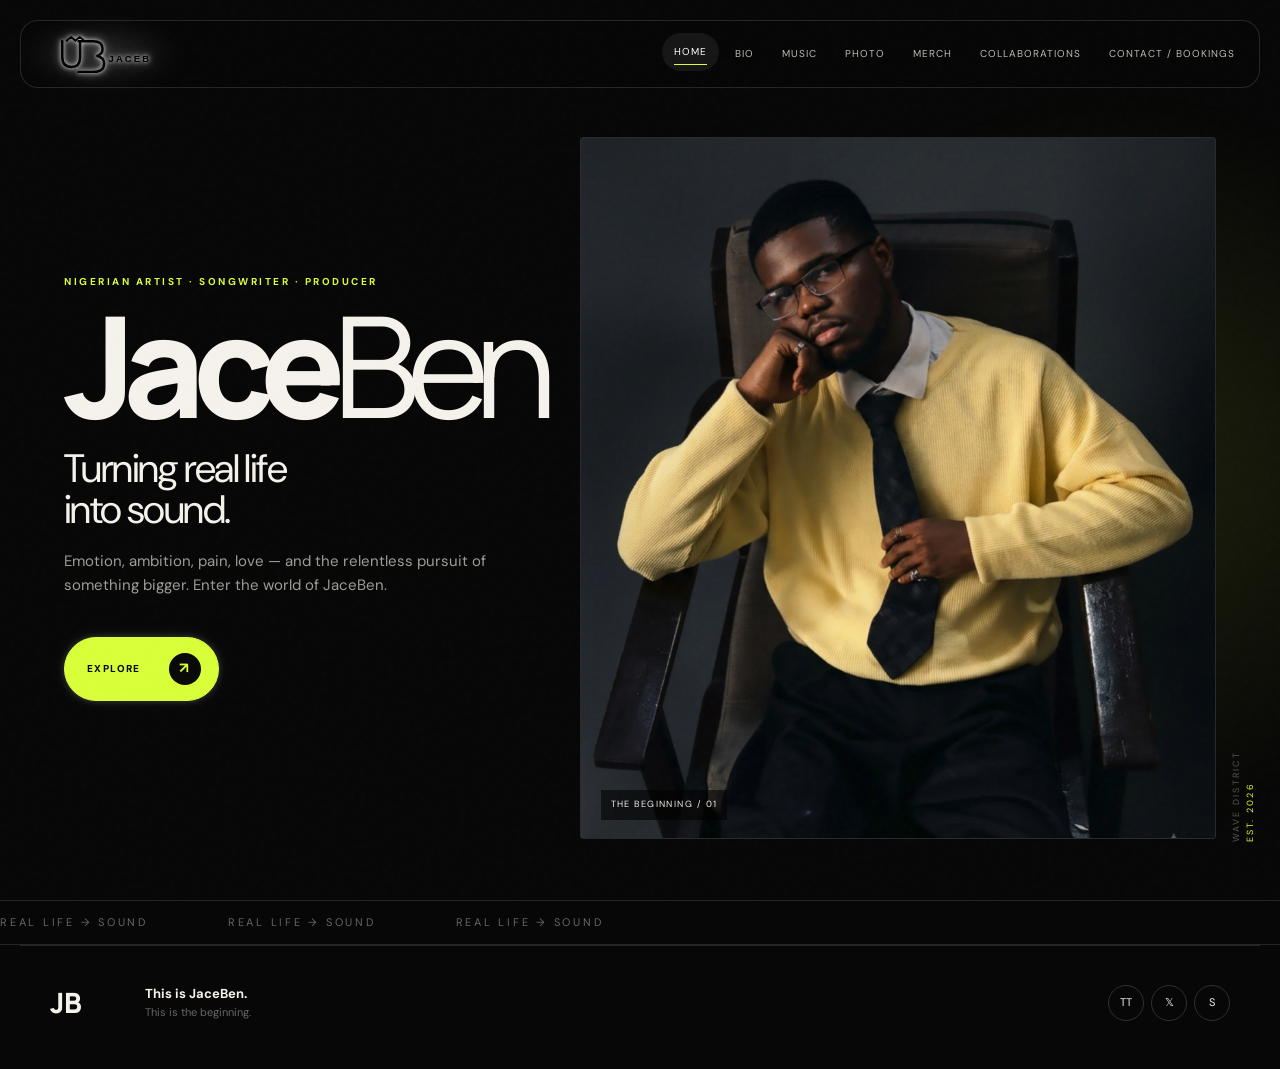
==== index.html @ dc017dd2 "Link global mature neon button stylesheet on homepage" ====
<!doctype html>
<html lang="en"><head><meta charset="utf-8"><meta name="viewport" content="width=device-width,initial-scale=1"><meta name="description" content="JaceBen — Nigerian artist, songwriter and producer. Turning real life into sound."><meta name="theme-color" content="#080808"><meta name="author" content="JaceBen"><meta property="og:site_name" content="Official JaceBen"><meta property="og:title" content="JaceBen — The Beginning"><meta property="og:description" content="JaceBen — Nigerian artist, songwriter and producer. Turning real life into sound."><meta property="og:url" content="https://officialjaceben.com/"><link rel="canonical" href="https://officialjaceben.com/"><title>Official JaceBen — The Beginning</title><link rel="preconnect" href="https://fonts.googleapis.com"><link rel="preconnect" href="https://fonts.gstatic.com" crossorigin><link href="https://fonts.googleapis.com/css2?family=DM+Sans:wght@400;500;600;700&family=Manrope:wght@400;500;600;700;800&display=swap" rel="stylesheet"><link rel="stylesheet" href="styles.css"><link rel="stylesheet" href="button-neon.css"><style>.site-header .brand{position:relative;display:block;padding:4px 10px}.site-header .brand:before{content:'';position:absolute;z-index:-1;left:50%;top:50%;width:145%;height:140%;transform:translate(-50%,-50%);border-radius:50%;background:radial-gradient(ellipse at center,rgba(255,255,255,.18) 0%,rgba(255,255,255,.06) 40%,transparent 68%);filter:blur(11px);pointer-events:none}.site-header .brand img{display:block;width:100%;height:auto;filter:brightness(1.04) drop-shadow(0 0 2px rgba(255,255,255,.95)) drop-shadow(0 0 5px rgba(255,255,255,.42));position:relative}</style></head>
<body class="home"><header class="site-header"><a class="brand" href="index.html" aria-label="Official JaceBen home"><img src="assets/jb-logo.svg" alt="JB JaceBen logo"></a><button class="menu-toggle" aria-label="Open menu" aria-expanded="false"><span></span><span></span></button><nav class="nav"><a class="active" href="index.html">Home</a><a href="bio.html">Bio</a><a href="music.html">Music</a><a href="photos.html">Photo</a><a href="merch.html">Merch</a><a href="collaborations.html">Collaborations</a><a href="contact.html">Contact / Bookings</a></nav></header>
<main><section class="hero"><div class="hero-copy reveal"><p class="eyebrow">Nigerian artist · songwriter · producer</p><h1>Jace<span>Ben</span></h1><p class="hero-line">Turning real life<br>into sound.</p><p class="hero-text">Emotion, ambition, pain, love — and the relentless pursuit of something bigger. Enter the world of JaceBen.</p><a class="magnetic-btn" href="explore.html"><span>Explore</span><b>↗</b></a></div><a class="hero-visual reveal" href="explore.html" aria-label="Explore JaceBen"><img src="assets/hero.jpg" alt="JaceBen portrait in yellow knit and tie"><span class="image-label">THE BEGINNING / 01</span></a><div class="hero-side">WAVE DISTRICT<br><span>EST. 2026</span></div></section><section class="ticker" aria-label="JaceBen statement"><div>REAL LIFE → SOUND</div><div>REAL LIFE → SOUND</div><div>REAL LIFE → SOUND</div></section></main><footer class="footer"><div class="footer-brand">JB</div><div><strong>This is JaceBen.</strong><span>This is the beginning.</span></div><div class="footer-social"><a href="https://www.tiktok.com/@official_joma?_r=1&_t=ZS-98zNfqXTqej" target="_blank" rel="noopener" aria-label="TikTok">TT</a><a href="https://x.com/jaceben09?s=11" target="_blank" rel="noopener" aria-label="X">𝕏</a><a href="https://open.spotify.com/album/69Oy0KeocRLUxnCxr4VaI6?si=39L4jOFfSYOsBLYgMmuyfA" target="_blank" rel="noopener" aria-label="Spotify">S</a></div></footer></body><script src="script.js"></script></html>
---- styles.css ----
@import url('https://fonts.googleapis.com/css2?family=DM+Sans:wght@400;500;600;700&family=Manrope:wght@400;500;600;700;800&display=swap');
:root{--bg:#070707;--ink:#f5f2ec;--muted:#9b9891;--line:#252525;--accent:#d9ff39;--panel:#101010;--ease:cubic-bezier(.2,.75,.2,1)}*{box-sizing:border-box}html{scroll-behavior:smooth}body{margin:0;background:var(--bg);color:var(--ink);font-family:'DM Sans',Arial,sans-serif;line-height:1.55}body:before{content:'';position:fixed;inset:0;pointer-events:none;opacity:.04;background-image:url("data:image/svg+xml,%3Csvg viewBox='0 0 180 180' xmlns='http://www.w3.org/2000/svg'%3E%3Cfilter id='n'%3E%3CfeTurbulence type='fractalNoise' baseFrequency='.9' numOctaves='3' stitchTiles='stitch'/%3E%3C/filter%3E%3Crect width='100%25' height='100%25' filter='url(%23n)' opacity='.4'/%3E%3C/svg%3E");z-index:100}a{color:inherit;text-decoration:none}button,input{font:inherit}.site-header{position:fixed;z-index:50;top:20px;left:50%;transform:translateX(-50%);width:min(1240px,calc(100% - 40px));height:68px;padding:10px 12px 10px 20px;display:flex;align-items:center;justify-content:space-between;border:1px solid rgba(255,255,255,.13);background:rgba(7,7,7,.72);backdrop-filter:blur(20px);border-radius:18px}.brand{width:120px;display:block}.brand img{display:block;width:100%;height:auto;color:#fff}.nav{display:flex;align-items:center;gap:4px}.nav a{position:relative;padding:11px 12px;border-radius:999px;font-size:10px;letter-spacing:.1em;text-transform:uppercase;color:#bdbbb6;transition:.25s var(--ease)}.nav a:after{content:'';position:absolute;left:12px;right:12px;bottom:6px;height:1px;background:var(--accent);transform:scaleX(0);transform-origin:right;transition:.3s}.nav a:hover,.nav a.active{color:#fff;background:#161616;transform:translateY(-2px)}.nav a:hover:after,.nav a.active:after{transform:scaleX(1);transform-origin:left}.menu-toggle{display:none;width:44px;height:44px;border:1px solid #303030;background:#111;color:#fff;border-radius:50%;position:relative}.menu-toggle span{position:absolute;width:17px;height:1px;background:#fff;left:13px;top:17px}.menu-toggle span+span{top:25px}.hero{min-height:100vh;display:grid;grid-template-columns:minmax(320px,.83fr) minmax(420px,1.17fr);gap:5vw;align-items:center;padding:130px max(5vw,32px) 55px;position:relative;overflow:hidden}.hero:before{content:'';position:absolute;width:65vw;height:65vw;right:-20vw;top:5vh;background:radial-gradient(circle,rgba(217,255,57,.11),transparent 63%);filter:blur(8px)}.hero-copy{position:relative;z-index:2}.eyebrow{font-size:10px;letter-spacing:.25em;text-transform:uppercase;color:var(--accent);font-weight:700;margin:0 0 20px}.hero h1{font-family:'Manrope',sans-serif;font-size:clamp(72px,11vw,170px);letter-spacing:-.09em;line-height:.78;margin:0 0 30px;font-weight:800}.hero h1 span{font-weight:400}.hero-line{font-size:clamp(25px,3.1vw,48px);letter-spacing:-.04em;line-height:1.02;margin:0 0 20px}.hero-text{max-width:460px;color:#9f9d98;font-size:15px}.magnetic-btn{display:inline-flex;align-items:center;gap:28px;margin-top:25px;padding:15px 17px 15px 22px;border:1px solid var(--accent);background:var(--accent);color:#090909;border-radius:999px;text-transform:uppercase;font-size:10px;font-weight:800;letter-spacing:.14em;cursor:pointer;transition:transform .35s var(--ease),box-shadow .35s}.magnetic-btn b{width:32px;height:32px;border-radius:50%;display:grid;place-items:center;background:#090909;color:var(--accent);font-size:15px;transition:transform .35s var(--ease)}.magnetic-btn:hover{transform:translateY(-5px) scale(1.05);box-shadow:0 18px 50px rgba(217,255,57,.2)}.magnetic-btn:hover b{transform:rotate(45deg) scale(1.12)}.hero-visual{height:min(78vh,820px);position:relative;border-radius:3px;overflow:hidden;border:1px solid #2a2a2a;background:#171717}.hero-visual img{width:100%;height:100%;object-fit:cover;object-position:center;display:block;filter:contrast(1.03);transition:transform 1s var(--ease),filter .6s}.hero-visual:hover img{transform:scale(1.035);filter:contrast(1.08)}.image-label{position:absolute;left:20px;bottom:18px;padding:8px 10px;background:rgba(0,0,0,.6);font-size:9px;letter-spacing:.16em}.hero-side{position:absolute;right:22px;bottom:58px;writing-mode:vertical-rl;transform:rotate(180deg);font-size:9px;letter-spacing:.25em;color:#575753}.hero-side span{color:var(--accent)}.ticker{border-top:1px solid var(--line);border-bottom:1px solid var(--line);overflow:hidden;white-space:nowrap;display:flex;gap:80px;padding:13px 0;font-size:11px;letter-spacing:.25em;color:#666}.ticker div{animation:marquee 14s linear infinite}@keyframes marquee{to{transform:translateX(-100%)}}.page{max-width:1240px;margin:auto;padding:170px 30px 100px}.page-intro{padding:25px 0 70px;max-width:850px}.page-intro h1{font-family:'Manrope';font-size:clamp(70px,10vw,145px);line-height:.82;letter-spacing:-.08em;margin:0 0 25px}.page-intro>p:last-child{color:#92908b;max-width:600px;font-size:16px}.explore-grid{display:grid;grid-template-columns:repeat(2,1fr);gap:16px}.feature-card{min-height:280px;padding:30px;display:flex;flex-direction:column;justify-content:space-between;border:1px solid var(--line);background:linear-gradient(145deg,#121212,#0b0b0b);transition:.45s var(--ease);position:relative;overflow:hidden}.feature-card.large{min-height:420px;grid-row:span 2}.feature-card.dark{background:#0a0a0a}.feature-card:hover{transform:translateY(-8px);border-color:#444;box-shadow:0 25px 60px rgba(0,0,0,.35)}.feature-card>span{color:#5d5d59;font-size:10px;letter-spacing:.15em}.feature-card h2{font-family:'Manrope';font-size:clamp(34px,4vw,64px);letter-spacing:-.06em;margin:10px 0}.feature-card p{color:#898783;max-width:480px}.feature-card b{font-size:10px;letter-spacing:.16em;text-transform:uppercase;color:var(--accent)}.image-card{padding:0;min-height:360px}.image-card img{position:absolute;inset:0;width:100%;height:100%;object-fit:cover;transition:.8s var(--ease);opacity:.72}.image-card:hover img{transform:scale(1.06);opacity:.9}.image-card div{position:relative;z-index:1;padding:30px;height:100%;display:flex;flex-direction:column;justify-content:space-between;background:linear-gradient(180deg,rgba(0,0,0,.25),rgba(0,0,0,.8))}.bio-layout{display:grid;grid-template-columns:.9fr 1.1fr;gap:7vw;align-items:start}.bio-image{border:1px solid #272727;overflow:hidden;background:#111}.bio-image img{width:100%;display:block;aspect-ratio:4/5;object-fit:cover}.bio-copy{padding-top:25px}.bio-copy .lead{font-family:'Manrope';font-size:clamp(25px,3vw,43px);line-height:1.08;letter-spacing:-.05em;margin:0 0 35px}.bio-copy p{color:#a3a19c;max-width:600px}.bio-copy blockquote{font-family:'Manrope';font-size:clamp(35px,4vw,60px);line-height:.98;letter-spacing:-.06em;border-left:2px solid var(--accent);padding-left:24px;margin:45px 0;color:#f5f2ec}.release-list{border-top:1px solid var(--line)}.release{display:grid;grid-template-columns:70px 1fr 50px;align-items:center;gap:20px;padding:30px 5px;border-bottom:1px solid var(--line);transition:.4s var(--ease)}.release:hover{padding-left:20px;background:#0d0d0d}.release-num{color:#5b5b58;font-size:11px}.release p,.collab-row span{color:#666;font-size:9px;letter-spacing:.18em;text-transform:uppercase;margin:0 0 5px}.release h2{font-family:'Manrope';font-size:clamp(28px,4vw,54px);letter-spacing:-.06em;margin:0}.release span{color:#8d8b86;font-size:12px}.release-arrow{font-size:25px;transition:.3s}.release:hover .release-arrow{color:var(--accent);transform:rotate(45deg)}.release.feature{background:#111}.photo-grid{display:grid;grid-template-columns:repeat(12,1fr);gap:14px}.photo-grid figure{margin:0;overflow:hidden;border:1px solid #252525;background:#111}.photo-grid img{width:100%;height:100%;object-fit:cover;display:block;transition:.8s var(--ease);filter:contrast(1.02)}.photo-grid figure:hover img{transform:scale(1.04)}.photo-tall{grid-column:span 5;min-height:650px}.photo-wide{grid-column:span 7;min-height:500px}.photo-wide:nth-child(4){grid-column:span 7}.merch-grid{display:grid;grid-template-columns:repeat(2,1fr);gap:18px}.merch-card{border:1px solid var(--line);padding:14px;background:#0d0d0d}.mockup{aspect-ratio:1/1;display:flex;flex-direction:column;align-items:center;justify-content:center;position:relative;overflow:hidden}.mockup:before{content:'';position:absolute;width:65%;height:70%;border-radius:50%;filter:blur(70px);background:#2e2e2e}.mockup span,.mockup strong{position:relative;z-index:1}.mockup span{font-size:12px;letter-spacing:.3em}.mockup strong{font-family:'Manrope';font-size:clamp(42px,7vw,90px);letter-spacing:-.09em;text-align:center;line-height:.8;margin-top:15px}.pressure{background:linear-gradient(145deg,#242424,#0a0a0a)}.bodyo{background:linear-gradient(145deg,#3c3c38,#0c0c0b)}.bodyo strong{font-size:clamp(34px,5vw,68px)}.merch-info{display:flex;justify-content:space-between;align-items:end;padding:20px 5px}.merch-info p{color:#666;font-size:9px;letter-spacing:.16em;text-transform:uppercase;margin:0 0 6px}.merch-info h2{margin:0;font-family:'Manrope';letter-spacing:-.04em}.merch-info>strong{font-size:20px;color:var(--accent)}.shop-btn{width:100%;padding:14px;border:1px solid #343434;background:transparent;color:#fff;text-transform:uppercase;font-size:9px;letter-spacing:.16em;cursor:pointer;transition:.3s}.shop-btn:hover{background:var(--accent);color:#070707;border-color:var(--accent)}.collab-list{border-top:1px solid var(--line)}.collab-row{display:grid;grid-template-columns:70px 1fr 120px;align-items:center;gap:25px;padding:22px 5px;border-bottom:1px solid var(--line);transition:.35s var(--ease)}.collab-row:hover{background:#0d0d0d;padding-left:18px}.avatar-letter{width:58px;height:58px;border:1px solid #343434;border-radius:50%;display:grid;place-items:center;font-family:'Manrope';font-size:20px}.collab-row h2{font-family:'Manrope';font-size:clamp(28px,4vw,54px);letter-spacing:-.06em;margin:0}.collab-row>b{justify-self:end;color:#777;font-size:10px;letter-spacing:.14em;text-transform:uppercase}.collab-row:hover>b{color:var(--accent)}.contact-grid{display:grid;grid-template-columns:1fr 1fr;gap:18px}.contact-panel{border:1px solid var(--line);padding:35px;min-height:470px;background:#0d0d0d}.contact-panel h2{font-family:'Manrope';font-size:clamp(40px,5vw,75px);line-height:.92;letter-spacing:-.07em;margin:0 0 40px}.contact-panel>p:not(.eyebrow){color:#8f8c87;max-width:500px}.contact-line{display:flex;flex-direction:column;gap:4px;padding:18px 0;border-bottom:1px solid #252525}.contact-line span{font-size:9px;text-transform:uppercase;letter-spacing:.16em;color:#5e5e5a}.contact-line strong{font-size:15px}.contact-line:hover strong{color:var(--accent)}form{display:flex;gap:8px;margin-top:25px}input{min-width:0;flex:1;padding:15px 17px;background:#141414;border:1px solid #303030;color:#fff;outline:none}input:focus{border-color:var(--accent)}form .magnetic-btn{margin:0}.social-links{margin-top:35px;border-top:1px solid #252525}.social-links a{display:flex;justify-content:space-between;padding:15px 0;border-bottom:1px solid #252525;font-size:13px}.social-links a:hover{color:var(--accent);padding-left:8px}.footer{max-width:1240px;margin:auto;border-top:1px solid var(--line);padding:35px 30px 45px;display:grid;grid-template-columns:70px 1fr auto;align-items:center;gap:25px}.footer-brand{font-family:'Manrope';font-weight:800;font-size:28px}.footer>div:nth-child(2){display:flex;flex-direction:column;font-size:13px}.footer>div:nth-child(2) span{color:#666;font-size:11px}.footer-social{display:flex;gap:7px}.footer-social a{width:36px;height:36px;border:1px solid #303030;border-radius:50%;display:grid;place-items:center;font-size:11px;transition:.3s}.footer-social a:hover{background:var(--accent);color:#070707;border-color:var(--accent);transform:translateY(-4px)}.reveal{opacity:0;transform:translateY(25px);transition:.8s var(--ease)}.reveal.show{opacity:1;transform:none}
@media(max-width:900px){.site-header{top:10px;width:calc(100% - 20px)}.menu-toggle{display:block}.nav{display:none;position:absolute;top:76px;left:0;right:0;padding:8px;background:rgba(7,7,7,.96);border:1px solid #292929;border-radius:16px;flex-direction:column;align-items:stretch}.nav.open{display:flex}.nav a{padding:14px}.hero{grid-template-columns:1fr;padding-top:120px}.hero-visual{height:68vh;order:-1}.hero h1{font-size:clamp(70px,20vw,130px)}.hero-side{display:none}.explore-grid,.bio-layout,.merch-grid,.contact-grid{grid-template-columns:1fr}.feature-card.large{grid-row:auto;min-height:340px}.photo-grid{grid-template-columns:1fr}.photo-tall,.photo-wide,.photo-wide:nth-child(4){grid-column:auto;min-height:0}.photo-grid figure{aspect-ratio:4/5}.footer{grid-template-columns:1fr}.footer-social{justify-self:start}}
@media(max-width:520px){.page{padding:130px 18px 70px}.site-header{height:60px}.brand{width:102px}.hero{padding:105px 18px 35px}.hero-visual{height:58vh}.hero-copy{padding-top:35px}.hero-text{font-size:14px}.page-intro{padding-bottom:45px}.release{grid-template-columns:40px 1fr 35px}.release-arrow{font-size:18px}.contact-panel{padding:25px;min-height:auto}form{flex-direction:column}.form .magnetic-btn{width:100%;justify-content:space-between}.footer{padding-left:18px;padding-right:18px}}
---- button-neon.css ----
/* Official JaceBen — mature white neon buttons */
.magnetic-btn,.shop-btn,button:not(.menu-toggle),input[type="submit"],input[type="button"]{transition:color .3s ease,background .3s ease,border-color .3s ease,box-shadow .3s ease,transform .3s ease}.magnetic-btn{box-shadow:0 0 7px rgba(255,255,255,.18),0 0 18px rgba(255,255,255,.07)}.magnetic-btn:hover,.shop-btn:hover,button:not(.menu-toggle):hover,input[type="submit"]:hover,input[type="button"]:hover{box-shadow:0 0 8px rgba(255,255,255,.45),0 0 22px rgba(255,255,255,.18),0 0 42px rgba(255,255,255,.08)}.shop-btn{box-shadow:0 0 6px rgba(255,255,255,.12),0 0 14px rgba(255,255,255,.05)}
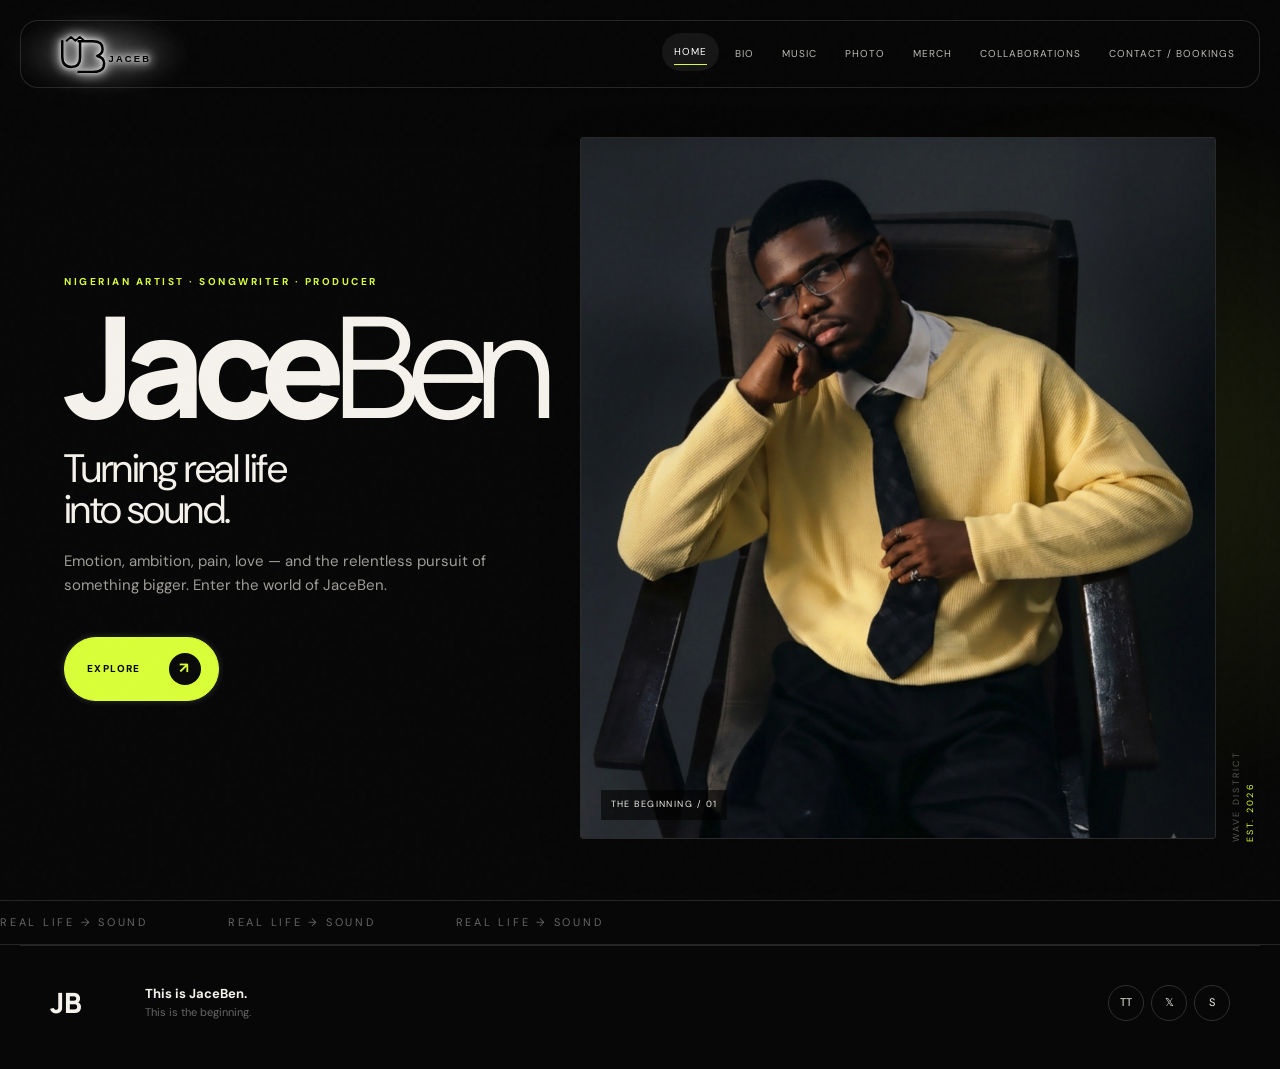
==== commit 80388f1b: "Attach page transition styles to home page" ====
--- a/index.html
+++ b/index.html
@@ -1,4 +1 @@
-<!doctype html>
-<html lang="en"><head><meta charset="utf-8"><meta name="viewport" content="width=device-width,initial-scale=1"><meta name="description" content="JaceBen — Nigerian artist, songwriter and producer. Turning real life into sound."><meta name="theme-color" content="#080808"><meta name="author" content="JaceBen"><meta property="og:site_name" content="Official JaceBen"><meta property="og:title" content="JaceBen — The Beginning"><meta property="og:description" content="JaceBen — Nigerian artist, songwriter and producer. Turning real life into sound."><meta property="og:url" content="https://officialjaceben.com/"><link rel="canonical" href="https://officialjaceben.com/"><title>Official JaceBen — The Beginning</title><link rel="preconnect" href="https://fonts.googleapis.com"><link rel="preconnect" href="https://fonts.gstatic.com" crossorigin><link href="https://fonts.googleapis.com/css2?family=DM+Sans:wght@400;500;600;700&family=Manrope:wght@400;500;600;700;800&display=swap" rel="stylesheet"><link rel="stylesheet" href="styles.css"><link rel="stylesheet" href="button-neon.css"><style>.site-header .brand{position:relative;display:block;padding:4px 10px}.site-header .brand:before{content:'';position:absolute;z-index:-1;left:50%;top:50%;width:145%;height:140%;transform:translate(-50%,-50%);border-radius:50%;background:radial-gradient(ellipse at center,rgba(255,255,255,.18) 0%,rgba(255,255,255,.06) 40%,transparent 68%);filter:blur(11px);pointer-events:none}.site-header .brand img{display:block;width:100%;height:auto;filter:brightness(1.04) drop-shadow(0 0 2px rgba(255,255,255,.95)) drop-shadow(0 0 5px rgba(255,255,255,.42));position:relative}</style></head>
-<body class="home"><header class="site-header"><a class="brand" href="index.html" aria-label="Official JaceBen home"><img src="assets/jb-logo.svg" alt="JB JaceBen logo"></a><button class="menu-toggle" aria-label="Open menu" aria-expanded="false"><span></span><span></span></button><nav class="nav"><a class="active" href="index.html">Home</a><a href="bio.html">Bio</a><a href="music.html">Music</a><a href="photos.html">Photo</a><a href="merch.html">Merch</a><a href="collaborations.html">Collaborations</a><a href="contact.html">Contact / Bookings</a></nav></header>
-<main><section class="hero"><div class="hero-copy reveal"><p class="eyebrow">Nigerian artist · songwriter · producer</p><h1>Jace<span>Ben</span></h1><p class="hero-line">Turning real life<br>into sound.</p><p class="hero-text">Emotion, ambition, pain, love — and the relentless pursuit of something bigger. Enter the world of JaceBen.</p><a class="magnetic-btn" href="explore.html"><span>Explore</span><b>↗</b></a></div><a class="hero-visual reveal" href="explore.html" aria-label="Explore JaceBen"><img src="assets/hero.jpg" alt="JaceBen portrait in yellow knit and tie"><span class="image-label">THE BEGINNING / 01</span></a><div class="hero-side">WAVE DISTRICT<br><span>EST. 2026</span></div></section><section class="ticker" aria-label="JaceBen statement"><div>REAL LIFE → SOUND</div><div>REAL LIFE → SOUND</div><div>REAL LIFE → SOUND</div></section></main><footer class="footer"><div class="footer-brand">JB</div><div><strong>This is JaceBen.</strong><span>This is the beginning.</span></div><div class="footer-social"><a href="https://www.tiktok.com/@official_joma?_r=1&_t=ZS-98zNfqXTqej" target="_blank" rel="noopener" aria-label="TikTok">TT</a><a href="https://x.com/jaceben09?s=11" target="_blank" rel="noopener" aria-label="X">𝕏</a><a href="https://open.spotify.com/album/69Oy0KeocRLUxnCxr4VaI6?si=39L4jOFfSYOsBLYgMmuyfA" target="_blank" rel="noopener" aria-label="Spotify">S</a></div></footer></body><script src="script.js"></script></html>+<!doctype html><html lang="en"><head><meta charset="utf-8"><meta name="viewport" content="width=device-width,initial-scale=1"><meta name="description" content="JaceBen — Nigerian artist, songwriter and producer. Turning real life into sound."><meta name="theme-color" content="#080808"><meta name="author" content="JaceBen"><meta property="og:site_name" content="Official JaceBen"><meta property="og:title" content="JaceBen — The Beginning"><meta property="og:description" content="JaceBen — Nigerian artist, songwriter and producer. Turning real life into sound."><meta property="og:url" content="https://officialjaceben.com/"><link rel="canonical" href="https://officialjaceben.com/"><title>Official JaceBen — The Beginning</title><link rel="preconnect" href="https://fonts.googleapis.com"><link rel="preconnect" href="https://fonts.gstatic.com" crossorigin><link href="https://fonts.googleapis.com/css2?family=DM+Sans:wght@400;500;600;700&family=Manrope:wght@400;500;600;700;800&display=swap" rel="stylesheet"><link rel="stylesheet" href="styles.css"><link rel="stylesheet" href="button-neon.css"><link rel="stylesheet" href="page-transition.css"><style>.site-header .brand{position:relative;display:block;padding:4px 10px}.site-header .brand:before{content:'';position:absolute;z-index:-1;left:50%;top:50%;width:145%;height:140%;transform:translate(-50%,-50%);border-radius:50%;background:radial-gradient(ellipse at center,rgba(255,255,255,.18) 0%,rgba(255,255,255,.06) 40%,transparent 68%);filter:blur(11px);pointer-events:none}.site-header .brand img{display:block;width:100%;height:auto;filter:brightness(1.04) drop-shadow(0 0 2px rgba(255,255,255,.95)) drop-shadow(0 0 5px rgba(255,255,255,.42));position:relative}</style></head><body class="home"><header class="site-header"><a class="brand" href="index.html" aria-label="Official JaceBen home"><img src="assets/jb-logo.svg" alt="JB JaceBen logo"></a><button class="menu-toggle" aria-label="Open menu" aria-expanded="false"><span></span><span></span></button><nav class="nav"><a class="active" href="index.html">Home</a><a href="bio.html">Bio</a><a href="music.html">Music</a><a href="photos.html">Photo</a><a href="merch.html">Merch</a><a href="collaborations.html">Collaborations</a><a href="contact.html">Contact / Bookings</a></nav></header><main><section class="hero"><div class="hero-copy reveal"><p class="eyebrow">Nigerian artist · songwriter · producer</p><h1>Jace<span>Ben</span></h1><p class="hero-line">Turning real life<br>into sound.</p><p class="hero-text">Emotion, ambition, pain, love — and the relentless pursuit of something bigger. Enter the world of JaceBen.</p><a class="magnetic-btn" href="explore.html"><span>Explore</span><b>↗</b></a></div><a class="hero-visual reveal" href="explore.html" aria-label="Explore JaceBen"><img src="assets/hero.jpg" alt="JaceBen portrait in yellow knit and tie"><span class="image-label">THE BEGINNING / 01</span></a><div class="hero-side">WAVE DISTRICT<br><span>EST. 2026</span></div></section><section class="ticker" aria-label="JaceBen statement"><div>REAL LIFE → SOUND</div><div>REAL LIFE → SOUND</div><div>REAL LIFE → SOUND</div></section></main><footer class="footer"><div class="footer-brand">JB</div><div><strong>This is JaceBen.</strong><span>This is the beginning.</span></div><div class="footer-social"><a href="https://www.tiktok.com/@official_joma?_r=1&_t=ZS-98zNfqXTqej" target="_blank" rel="noopener" aria-label="TikTok">TT</a><a href="https://x.com/jaceben09?s=11" target="_blank" rel="noopener" aria-label="X">𝕏</a><a href="https://open.spotify.com/album/69Oy0KeocRLUxnCxr4VaI6?si=39L4jOFfSYOsBLYgMmuyfA" target="_blank" rel="noopener" aria-label="Spotify">S</a></div></footer><script src="script.js"></script></body></html>
--- a/button-neon.css
+++ b/button-neon.css
@@ -1,2 +1,16 @@
-/* Official JaceBen — mature white neon buttons */
-.magnetic-btn,.shop-btn,button:not(.menu-toggle),input[type="submit"],input[type="button"]{transition:color .3s ease,background .3s ease,border-color .3s ease,box-shadow .3s ease,transform .3s ease}.magnetic-btn{box-shadow:0 0 7px rgba(255,255,255,.18),0 0 18px rgba(255,255,255,.07)}.magnetic-btn:hover,.shop-btn:hover,button:not(.menu-toggle):hover,input[type="submit"]:hover,input[type="button"]:hover{box-shadow:0 0 8px rgba(255,255,255,.45),0 0 22px rgba(255,255,255,.18),0 0 42px rgba(255,255,255,.08)}.shop-btn{box-shadow:0 0 6px rgba(255,255,255,.12),0 0 14px rgba(255,255,255,.05)}+/* Official JaceBen — clean mature white neon + global visual/mobile polish */
+.site-header .brand{position:relative!important;display:block!important;padding:4px 10px!important;isolation:isolate!important;overflow:visible!important;filter:drop-shadow(0 0 4px rgba(255,255,255,.65))!important}
+.site-header .brand:before{content:''!important;position:absolute!important;z-index:-1!important;left:50%!important;top:50%!important;width:150%!important;height:145%!important;transform:translate(-50%,-50%)!important;border-radius:50%!important;background:radial-gradient(ellipse at center,rgba(255,255,255,.24) 0%,rgba(255,255,255,.09) 38%,transparent 70%)!important;filter:blur(12px)!important;pointer-events:none!important}
+.site-header .brand img{display:block!important;width:100%!important;height:auto!important;position:relative!important;z-index:1!important;filter:brightness(1.06) drop-shadow(0 0 2px #fff) drop-shadow(0 0 6px rgba(255,255,255,.65))!important}
+.magnetic-btn,.shop-btn,button:not(.menu-toggle),input[type="submit"],input[type="button"],.release,.collab-row,.contact-line,.social-links a{transition:color .3s ease,background .3s ease,border-color .3s ease,box-shadow .3s ease,transform .3s ease}
+.magnetic-btn,.shop-btn,button:not(.menu-toggle),input[type="submit"],input[type="button"]{box-shadow:0 0 7px rgba(255,255,255,.18)!important}
+.release,.collab-row,.contact-line,.social-links a{box-shadow:0 0 6px rgba(255,255,255,.12)!important}
+.magnetic-btn:hover,.shop-btn:hover,button:not(.menu-toggle):hover,input[type="submit"]:hover,input[type="button"]:hover,.release:hover,.collab-row:hover,.contact-line:hover,.social-links a:hover{box-shadow:0 0 9px rgba(255,255,255,.42),0 0 20px rgba(255,255,255,.16)!important}
+/* visual polish */
+.site-header{box-shadow:0 14px 45px rgba(0,0,0,.22)}
+.nav a,.footer-social a,.shop-btn,.release,.collab-row,.contact-line{will-change:transform}
+.nav a:focus-visible,.magnetic-btn:focus-visible,.shop-btn:focus-visible,.release:focus-visible,.collab-row:focus-visible,.contact-line:focus-visible,.footer-social a:focus-visible,input:focus-visible{outline:2px solid #d9ff39;outline-offset:3px}
+.photo-grid figure,.bio-image,.hero-visual,.merch-card,.contact-panel,.feature-card{box-shadow:0 12px 45px rgba(0,0,0,.18)}
+@media(prefers-reduced-motion:reduce){*,*:before,*:after{scroll-behavior:auto!important;animation-duration:.01ms!important;animation-iteration-count:1!important;transition-duration:.01ms!important}.reveal{opacity:1!important;transform:none!important}}
+@media(max-width:900px){.site-header{top:10px;width:calc(100% - 20px);padding-left:16px}.hero{gap:28px}.hero-copy{max-width:720px}.hero-visual{border-radius:8px}.page-intro h1{font-size:clamp(62px,13vw,105px)}.release{min-height:92px}.collab-row{min-height:88px}.contact-panel{min-height:420px}}
+@media(max-width:600px){body{overflow-x:hidden}.site-header{top:8px;width:calc(100% - 16px);height:58px;border-radius:15px;padding:7px 8px 7px 14px}.brand{width:104px!important}.menu-toggle{width:42px;height:42px}.nav{top:68px;max-height:calc(100vh - 84px);overflow:auto}.hero{min-height:auto;padding:94px 18px 42px;gap:28px}.hero-visual{height:62vh;min-height:430px}.hero-copy{padding-top:4px}.hero h1{font-size:clamp(64px,21vw,108px);line-height:.8;margin-bottom:24px}.hero-line{font-size:clamp(24px,7vw,34px)}.hero-text{font-size:14px;line-height:1.6}.magnetic-btn{width:100%;justify-content:space-between;gap:12px;padding:10px 10px 10px 18px}.magnetic-btn b{flex:0 0 32px}.ticker{font-size:9px;letter-spacing:.18em}.page{padding:112px 18px 70px}.page-intro{padding:18px 0 42px}.page-intro h1{font-size:clamp(58px,18vw,92px);margin-bottom:20px}.page-intro>p:last-child{font-size:14px;line-height:1.65}.bio-layout{gap:34px}.bio-copy{padding-top:0}.bio-copy .lead{font-size:clamp(25px,8vw,34px)}.bio-copy blockquote{font-size:clamp(32px,10vw,48px);margin:35px 0}.release{grid-template-columns:34px minmax(0,1fr) 28px;gap:10px;padding:22px 2px}.release:hover{padding-left:8px}.release h2{font-size:clamp(25px,8vw,38px);overflow-wrap:anywhere}.release span{font-size:11px}.photo-grid{gap:10px}.photo-grid figure{aspect-ratio:4/5;min-height:0}.merch-grid{gap:12px}.merch-card{padding:10px}.merch-info{padding:16px 3px}.merch-info h2{font-size:20px}.merch-info>strong{font-size:18px}.shop-btn{padding:15px 10px;min-height:46px}.collab-row{grid-template-columns:50px minmax(0,1fr) auto;gap:12px;padding:17px 2px}.avatar-letter{width:46px;height:46px;font-size:17px}.collab-row h2{font-size:clamp(24px,8vw,38px);overflow-wrap:anywhere}.collab-row>b{font-size:8px}.contact-grid{gap:12px}.contact-panel{padding:24px 20px;min-height:auto}.contact-panel h2{font-size:clamp(38px,12vw,58px);margin-bottom:30px}.contact-line strong{font-size:14px;overflow-wrap:anywhere}.social-links a{min-height:48px;align-items:center}.footer{padding:30px 18px 38px;gap:18px}.footer-social a{width:40px;height:40px}}
--- a/page-transition.css
+++ b/page-transition.css
@@ -0,0 +1 @@
+.page-transition{position:fixed;inset:0;z-index:99999;background:#080808;transform:translateY(100%);pointer-events:none;overflow:hidden}.page-transition:before{content:'JACEBEN';position:absolute;left:50%;top:50%;transform:translate(-50%,-50%) scale(.96);font:800 clamp(18px,3vw,34px)/1 Manrope,sans-serif;letter-spacing:.32em;color:#fff;opacity:0;text-shadow:0 0 18px rgba(255,255,255,.5)}.page-transition-line{position:absolute;left:0;right:0;top:50%;height:1px;background:#fff;box-shadow:0 0 12px rgba(255,255,255,.8),0 0 30px rgba(255,255,255,.25);transform:scaleX(0);transform-origin:center}.page-ready .page-transition{animation:transitionReveal .72s cubic-bezier(.77,0,.18,1) forwards}.page-ready .page-transition:before{animation:transitionLogoIn .5s .12s ease both}.page-ready .page-transition-line{animation:transitionLine .45s .12s ease both}.page-leaving .page-transition{animation:transitionCover .46s cubic-bezier(.77,0,.18,1) forwards}.page-leaving .page-transition:before{animation:transitionLogoIn .28s ease both}.page-leaving .page-transition-line{animation:transitionLine .3s ease both}@keyframes transitionReveal{0%{transform:translateY(100%)}55%{transform:translateY(0)}100%{transform:translateY(-100%)}}@keyframes transitionCover{0%{transform:translateY(100%)}100%{transform:translateY(0)}}@keyframes transitionLogoIn{0%{opacity:0;transform:translate(-50%,-50%) scale(.92);filter:blur(7px)}100%{opacity:.9;transform:translate(-50%,-50%) scale(1);filter:blur(0)}}@keyframes transitionLine{0%{transform:scaleX(0);opacity:0}45%{opacity:1}100%{transform:scaleX(1);opacity:0}}@media(prefers-reduced-motion:reduce){.page-transition{display:none!important}}
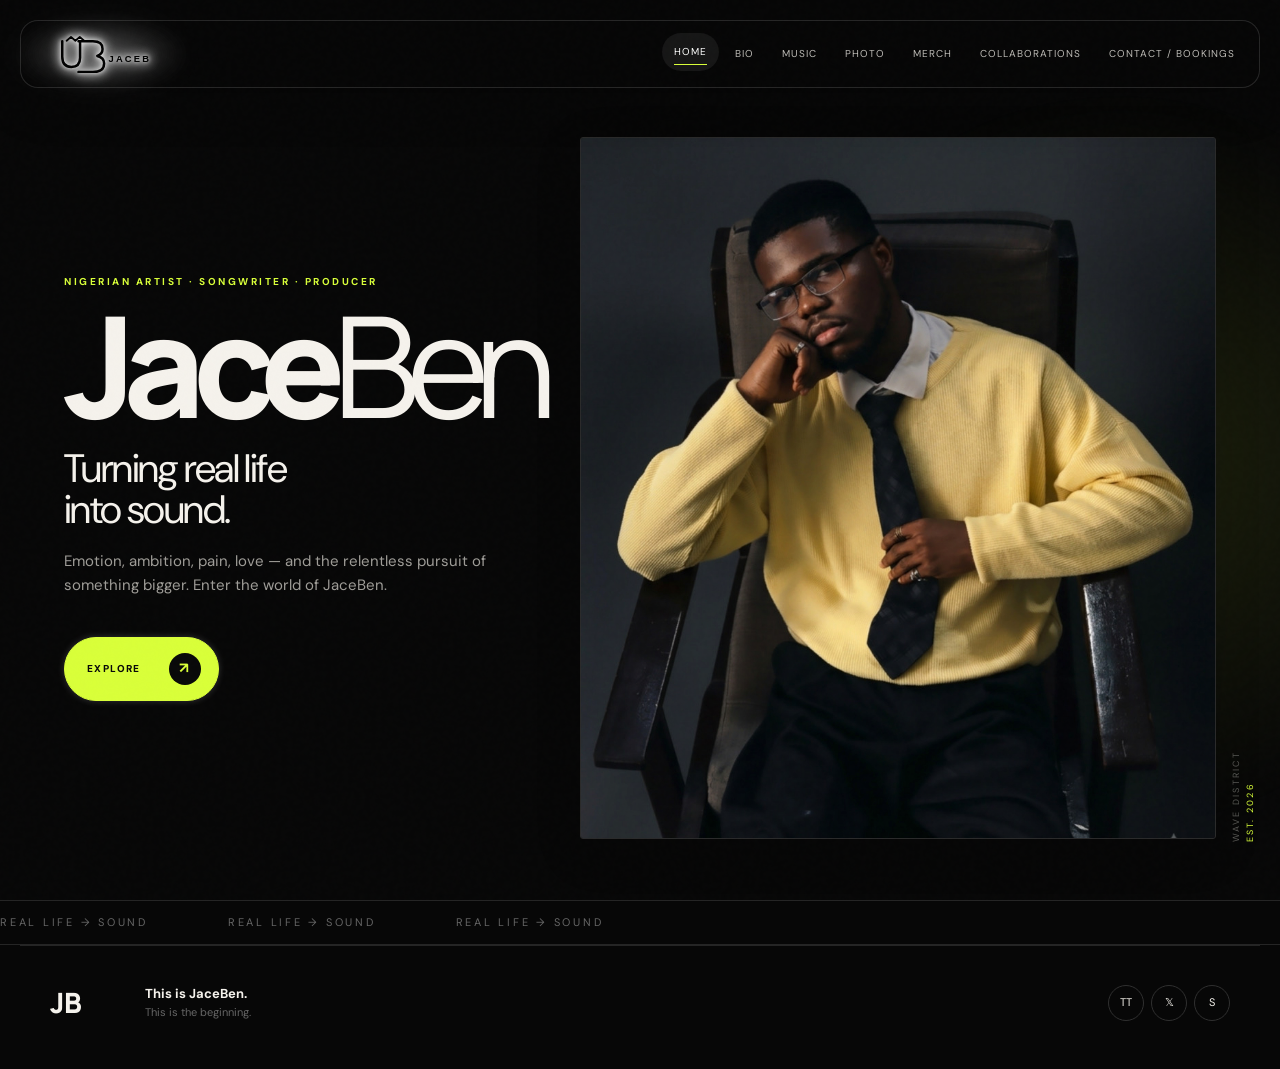
==== commit 6060e55c: "Optimize homepage critical image loading" ====
--- a/index.html
+++ b/index.html
@@ -1 +1 @@
-<!doctype html><html lang="en"><head><meta charset="utf-8"><meta name="viewport" content="width=device-width,initial-scale=1"><meta name="description" content="JaceBen — Nigerian artist, songwriter and producer. Turning real life into sound."><meta name="theme-color" content="#080808"><meta name="author" content="JaceBen"><meta property="og:site_name" content="Official JaceBen"><meta property="og:title" content="JaceBen — The Beginning"><meta property="og:description" content="JaceBen — Nigerian artist, songwriter and producer. Turning real life into sound."><meta property="og:url" content="https://officialjaceben.com/"><link rel="canonical" href="https://officialjaceben.com/"><title>Official JaceBen — The Beginning</title><link rel="preconnect" href="https://fonts.googleapis.com"><link rel="preconnect" href="https://fonts.gstatic.com" crossorigin><link href="https://fonts.googleapis.com/css2?family=DM+Sans:wght@400;500;600;700&family=Manrope:wght@400;500;600;700;800&display=swap" rel="stylesheet"><link rel="stylesheet" href="styles.css"><link rel="stylesheet" href="button-neon.css"><link rel="stylesheet" href="page-transition.css"><style>.site-header .brand{position:relative;display:block;padding:4px 10px}.site-header .brand:before{content:'';position:absolute;z-index:-1;left:50%;top:50%;width:145%;height:140%;transform:translate(-50%,-50%);border-radius:50%;background:radial-gradient(ellipse at center,rgba(255,255,255,.18) 0%,rgba(255,255,255,.06) 40%,transparent 68%);filter:blur(11px);pointer-events:none}.site-header .brand img{display:block;width:100%;height:auto;filter:brightness(1.04) drop-shadow(0 0 2px rgba(255,255,255,.95)) drop-shadow(0 0 5px rgba(255,255,255,.42));position:relative}</style></head><body class="home"><header class="site-header"><a class="brand" href="index.html" aria-label="Official JaceBen home"><img src="assets/jb-logo.svg" alt="JB JaceBen logo"></a><button class="menu-toggle" aria-label="Open menu" aria-expanded="false"><span></span><span></span></button><nav class="nav"><a class="active" href="index.html">Home</a><a href="bio.html">Bio</a><a href="music.html">Music</a><a href="photos.html">Photo</a><a href="merch.html">Merch</a><a href="collaborations.html">Collaborations</a><a href="contact.html">Contact / Bookings</a></nav></header><main><section class="hero"><div class="hero-copy reveal"><p class="eyebrow">Nigerian artist · songwriter · producer</p><h1>Jace<span>Ben</span></h1><p class="hero-line">Turning real life<br>into sound.</p><p class="hero-text">Emotion, ambition, pain, love — and the relentless pursuit of something bigger. Enter the world of JaceBen.</p><a class="magnetic-btn" href="explore.html"><span>Explore</span><b>↗</b></a></div><a class="hero-visual reveal" href="explore.html" aria-label="Explore JaceBen"><img src="assets/hero.jpg" alt="JaceBen portrait in yellow knit and tie"><span class="image-label">THE BEGINNING / 01</span></a><div class="hero-side">WAVE DISTRICT<br><span>EST. 2026</span></div></section><section class="ticker" aria-label="JaceBen statement"><div>REAL LIFE → SOUND</div><div>REAL LIFE → SOUND</div><div>REAL LIFE → SOUND</div></section></main><footer class="footer"><div class="footer-brand">JB</div><div><strong>This is JaceBen.</strong><span>This is the beginning.</span></div><div class="footer-social"><a href="https://www.tiktok.com/@official_joma?_r=1&_t=ZS-98zNfqXTqej" target="_blank" rel="noopener" aria-label="TikTok">TT</a><a href="https://x.com/jaceben09?s=11" target="_blank" rel="noopener" aria-label="X">𝕏</a><a href="https://open.spotify.com/album/69Oy0KeocRLUxnCxr4VaI6?si=39L4jOFfSYOsBLYgMmuyfA" target="_blank" rel="noopener" aria-label="Spotify">S</a></div></footer><script src="script.js"></script></body></html>+<!doctype html><html lang="en"><head><meta charset="utf-8"><meta name="viewport" content="width=device-width,initial-scale=1"><meta name="description" content="JaceBen — Nigerian artist, songwriter and producer. Turning real life into sound."><meta name="theme-color" content="#080808"><meta name="author" content="JaceBen"><meta property="og:site_name" content="Official JaceBen"><meta property="og:title" content="JaceBen — The Beginning"><meta property="og:description" content="JaceBen — Nigerian artist, songwriter and producer. Turning real life into sound."><meta property="og:url" content="https://officialjaceben.com/"><link rel="canonical" href="https://officialjaceben.com/"><title>Official JaceBen — The Beginning</title><link rel="preconnect" href="https://fonts.googleapis.com"><link rel="preconnect" href="https://fonts.gstatic.com" crossorigin><link rel="preload" as="image" href="assets/hero.jpg" fetchpriority="high"><link rel="stylesheet" href="styles.css"><link rel="stylesheet" href="button-neon.css"><link rel="stylesheet" href="page-transition.css"><style>.site-header .brand{position:relative;display:block;padding:4px 10px}.site-header .brand:before{content:'';position:absolute;z-index:-1;left:50%;top:50%;width:145%;height:140%;transform:translate(-50%,-50%);border-radius:50%;background:radial-gradient(ellipse at center,rgba(255,255,255,.18) 0%,rgba(255,255,255,.06) 40%,transparent 68%);filter:blur(11px);pointer-events:none}.site-header .brand img{display:block;width:100%;height:auto;filter:brightness(1.04) drop-shadow(0 0 2px rgba(255,255,255,.95)) drop-shadow(0 0 5px rgba(255,255,255,.42));position:relative}</style></head><body class="home"><header class="site-header"><a class="brand" href="index.html" aria-label="Official JaceBen home"><img src="assets/jb-logo.svg" alt="JB JaceBen logo" width="120" height="120"></a><button class="menu-toggle" aria-label="Open menu" aria-expanded="false"><span></span><span></span></button><nav class="nav"><a class="active" href="index.html">Home</a><a href="bio.html">Bio</a><a href="music.html">Music</a><a href="photos.html">Photo</a><a href="merch.html">Merch</a><a href="collaborations.html">Collaborations</a><a href="contact.html">Contact / Bookings</a></nav></header><main><section class="hero"><div class="hero-copy reveal"><p class="eyebrow">Nigerian artist · songwriter · producer</p><h1>Jace<span>Ben</span></h1><p class="hero-line">Turning real life<br>into sound.</p><p class="hero-text">Emotion, ambition, pain, love — and the relentless pursuit of something bigger. Enter the world of JaceBen.</p><a class="magnetic-btn" href="explore.html"><span>Explore</span><b>↗</b></a></div><a class="hero-visual reveal" href="explore.html" aria-label="Explore JaceBen"><img src="assets/hero.jpg" alt="JaceBen portrait in yellow knit and tie" width="1600" height="1200" fetchpriority="high" decoding="async"></a><div class="hero-side">WAVE DISTRICT<br><span>EST. 2026</span></div></section><section class="ticker" aria-label="JaceBen statement"><div>REAL LIFE → SOUND</div><div>REAL LIFE → SOUND</div><div>REAL LIFE → SOUND</div></section></main><footer class="footer"><div class="footer-brand">JB</div><div><strong>This is JaceBen.</strong><span>This is the beginning.</span></div><div class="footer-social"><a href="https://www.tiktok.com/@official_joma?_r=1&_t=ZS-98zNfqXTqej" target="_blank" rel="noopener" aria-label="TikTok">TT</a><a href="https://x.com/jaceben09?s=11" target="_blank" rel="noopener" aria-label="X">𝕏</a><a href="https://open.spotify.com/album/69Oy0KeocRLUxnCxr4VaI6?si=39L4jOFfSYOsBLYgMmuyfA" target="_blank" rel="noopener" aria-label="Spotify">S</a></div></footer><script src="script.js"></script></body></html>
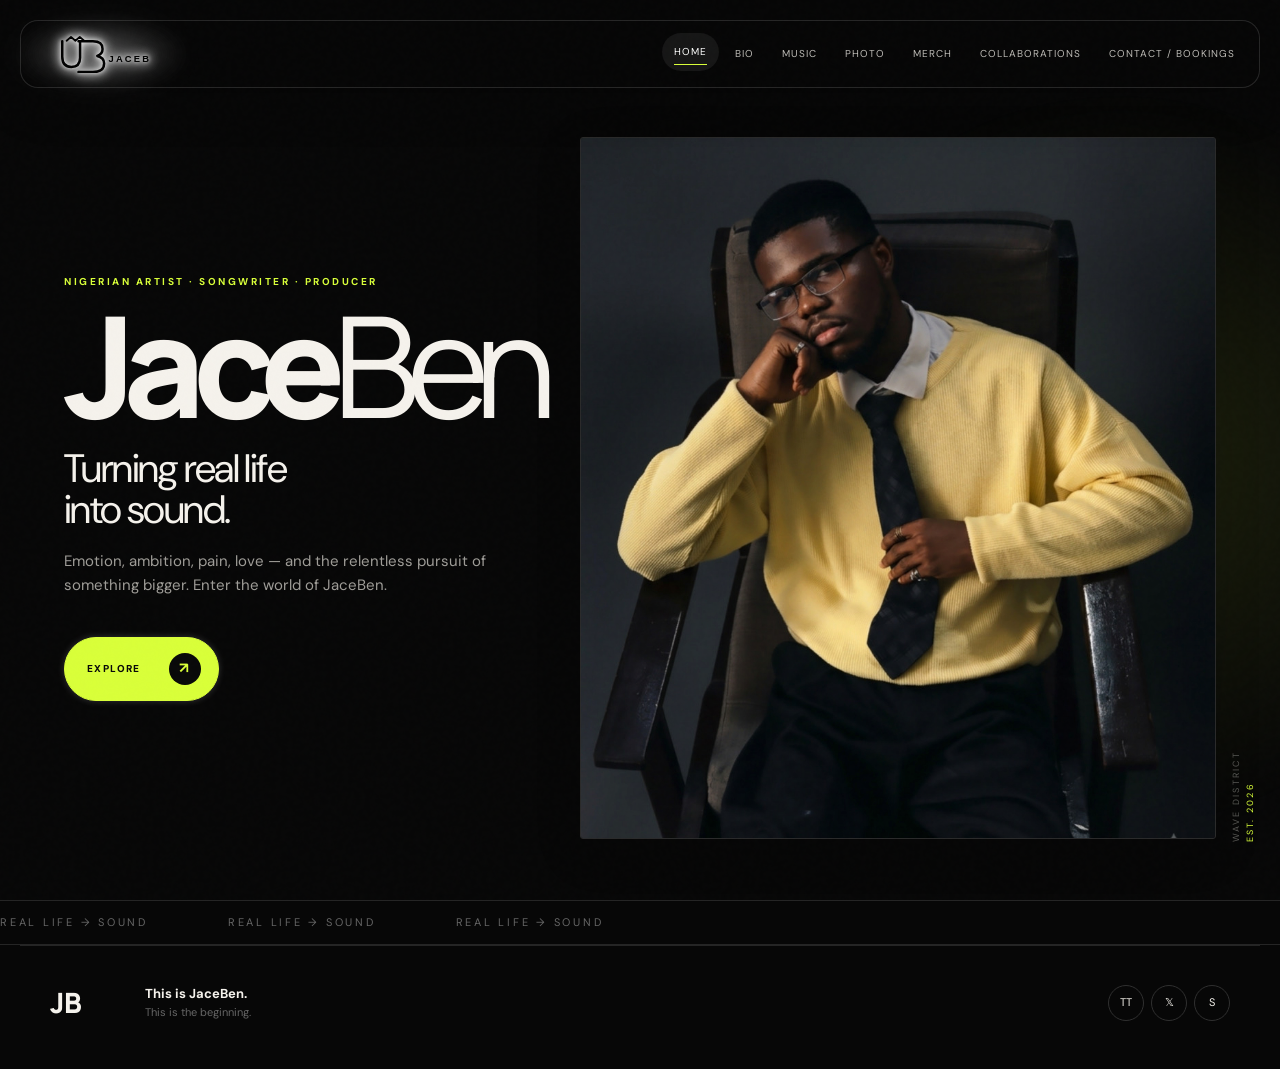
==== commit d302675c: "Add Merch inside the single GitHub Pages link" ====
--- a/index.html
+++ b/index.html
@@ -1 +1 @@
-<!doctype html><html lang="en"><head><meta charset="utf-8"><meta name="viewport" content="width=device-width,initial-scale=1"><meta name="description" content="JaceBen — Nigerian artist, songwriter and producer. Turning real life into sound."><meta name="theme-color" content="#080808"><meta name="author" content="JaceBen"><meta property="og:site_name" content="Official JaceBen"><meta property="og:title" content="JaceBen — The Beginning"><meta property="og:description" content="JaceBen — Nigerian artist, songwriter and producer. Turning real life into sound."><meta property="og:url" content="https://officialjaceben.com/"><link rel="canonical" href="https://officialjaceben.com/"><title>Official JaceBen — The Beginning</title><link rel="preconnect" href="https://fonts.googleapis.com"><link rel="preconnect" href="https://fonts.gstatic.com" crossorigin><link rel="preload" as="image" href="assets/hero.jpg" fetchpriority="high"><link rel="stylesheet" href="styles.css"><link rel="stylesheet" href="button-neon.css"><link rel="stylesheet" href="page-transition.css"><style>.site-header .brand{position:relative;display:block;padding:4px 10px}.site-header .brand:before{content:'';position:absolute;z-index:-1;left:50%;top:50%;width:145%;height:140%;transform:translate(-50%,-50%);border-radius:50%;background:radial-gradient(ellipse at center,rgba(255,255,255,.18) 0%,rgba(255,255,255,.06) 40%,transparent 68%);filter:blur(11px);pointer-events:none}.site-header .brand img{display:block;width:100%;height:auto;filter:brightness(1.04) drop-shadow(0 0 2px rgba(255,255,255,.95)) drop-shadow(0 0 5px rgba(255,255,255,.42));position:relative}</style></head><body class="home"><header class="site-header"><a class="brand" href="index.html" aria-label="Official JaceBen home"><img src="assets/jb-logo.svg" alt="JB JaceBen logo" width="120" height="120"></a><button class="menu-toggle" aria-label="Open menu" aria-expanded="false"><span></span><span></span></button><nav class="nav"><a class="active" href="index.html">Home</a><a href="bio.html">Bio</a><a href="music.html">Music</a><a href="photos.html">Photo</a><a href="merch.html">Merch</a><a href="collaborations.html">Collaborations</a><a href="contact.html">Contact / Bookings</a></nav></header><main><section class="hero"><div class="hero-copy reveal"><p class="eyebrow">Nigerian artist · songwriter · producer</p><h1>Jace<span>Ben</span></h1><p class="hero-line">Turning real life<br>into sound.</p><p class="hero-text">Emotion, ambition, pain, love — and the relentless pursuit of something bigger. Enter the world of JaceBen.</p><a class="magnetic-btn" href="explore.html"><span>Explore</span><b>↗</b></a></div><a class="hero-visual reveal" href="explore.html" aria-label="Explore JaceBen"><img src="assets/hero.jpg" alt="JaceBen portrait in yellow knit and tie" width="1600" height="1200" fetchpriority="high" decoding="async"></a><div class="hero-side">WAVE DISTRICT<br><span>EST. 2026</span></div></section><section class="ticker" aria-label="JaceBen statement"><div>REAL LIFE → SOUND</div><div>REAL LIFE → SOUND</div><div>REAL LIFE → SOUND</div></section></main><footer class="footer"><div class="footer-brand">JB</div><div><strong>This is JaceBen.</strong><span>This is the beginning.</span></div><div class="footer-social"><a href="https://www.tiktok.com/@official_joma?_r=1&_t=ZS-98zNfqXTqej" target="_blank" rel="noopener" aria-label="TikTok">TT</a><a href="https://x.com/jaceben09?s=11" target="_blank" rel="noopener" aria-label="X">𝕏</a><a href="https://open.spotify.com/album/69Oy0KeocRLUxnCxr4VaI6?si=39L4jOFfSYOsBLYgMmuyfA" target="_blank" rel="noopener" aria-label="Spotify">S</a></div></footer><script src="script.js"></script></body></html>+<!doctype html><html lang="en"><head><meta charset="utf-8"><meta name="viewport" content="width=device-width,initial-scale=1"><meta name="description" content="JaceBen — Nigerian artist, songwriter and producer. Turning real life into sound."><meta name="theme-color" content="#080808"><title>Official JaceBen — The Beginning</title><link rel="stylesheet" href="styles.css"><link rel="stylesheet" href="button-neon.css"><link rel="stylesheet" href="performance.css"><style>.single-merch{display:none;padding:70px 6vw 100px}.single-merch.active{display:block}.single-merch .merch-grid{display:grid;grid-template-columns:repeat(2,minmax(0,1fr));gap:28px;margin-top:35px}.single-merch .merch-card{opacity:1!important;transform:none!important;visibility:visible!important}.single-merch .merch-card img{display:block;width:100%;height:auto}.single-merch .merch-info{display:flex;justify-content:space-between;align-items:end;margin:18px 0}.single-merch .shop-btn{width:100%}@media(max-width:700px){.single-merch{padding:45px 20px 70px}.single-merch .merch-grid{grid-template-columns:1fr}}</style></head><body class="home"><header class="site-header"><a class="brand" href="#home" aria-label="Official JaceBen home"><img src="assets/jb-logo.svg" alt="JB JaceBen logo" width="120" height="120"></a><button class="menu-toggle" aria-label="Open menu" aria-expanded="false"><span></span><span></span></button><nav class="nav"><a class="active" href="#home">Home</a><a href="bio.html">Bio</a><a href="music.html">Music</a><a href="photos.html">Photo</a><a href="#merch">Merch</a><a href="collaborations.html">Collaborations</a><a href="contact.html">Contact / Bookings</a></nav></header><main id="home"><section class="hero"><div class="hero-copy reveal"><p class="eyebrow">Nigerian artist · songwriter · producer</p><h1>Jace<span>Ben</span></h1><p class="hero-line">Turning real life<br>into sound.</p><p class="hero-text">Emotion, ambition, pain, love — and the relentless pursuit of something bigger. Enter the world of JaceBen.</p><a class="magnetic-btn" href="explore.html"><span>Explore</span><b>↗</b></a></div><a class="hero-visual reveal" href="explore.html" aria-label="Explore JaceBen"><img src="assets/hero.jpg" alt="JaceBen portrait in yellow knit and tie" width="1600" height="1200"></a><div class="hero-side">WAVE DISTRICT<br><span>EST. 2026</span></div></section><section class="ticker" aria-label="JaceBen statement"><div>REAL LIFE → SOUND</div><div>REAL LIFE → SOUND</div><div>REAL LIFE → SOUND</div></section></main><section id="merch" class="single-merch" aria-label="JaceBen Merch"><div class="page-intro"><p class="eyebrow">05 / WAVE DISTRICT</p><h1>Merch.</h1><p>JaceBen / Drop 01 — available for enquiry.</p></div><div class="merch-grid"><article class="merch-card"><div class="mockup pressure"><img src="assets/merch.jpg" alt="JaceBen PRE$$URE merch" width="1200" height="1200"></div><div class="merch-info"><div><p>JaceBen / Drop 01</p><h2>PRE$$URE</h2></div><strong>$6</strong></div><button class="shop-btn" data-item="PRE$$URE">Shop / enquire ↗</button></article><article class="merch-card"><div class="mockup bodyo"><img src="assets/bodyomerch.jpg" alt="JaceBen BodyO Experience merch" width="1200" height="1200"></div><div class="merch-info"><div><p>JaceBen / Drop 01</p><h2>BodyO Experience</h2></div><strong>$6</strong></div><button class="shop-btn" data-item="BodyO Experience">Shop / enquire ↗</button></article></div></section><footer class="footer"><div class="footer-brand">JB</div><div><strong>This is JaceBen.</strong><span>This is the beginning.</span></div><div class="footer-social"><a href="https://www.tiktok.com/@official_joma?_r=1&_t=ZS-98zNfqXTqej">TT</a><a href="https://x.com/jaceben09?s=11">𝕏</a><a href="https://open.spotify.com/album/69Oy0KeocRLUxnCxr4VaI6?si=39L4jOFfSYOsBLYgMmuyfA">S</a></div></footer><script>document.addEventListener('DOMContentLoaded',function(){var nav=document.querySelector('.nav'),menu=document.querySelector('.menu-toggle'),merch=document.getElementById('merch'),home=document.querySelector('main');if(menu&&nav)menu.addEventListener('click',function(){var open=nav.classList.toggle('open');menu.setAttribute('aria-expanded',open?'true':'false')});function route(){var isMerch=location.hash==='#merch';merch.classList.toggle('active',isMerch);home.style.display=isMerch?'none':'';window.scrollTo(0,0)}window.addEventListener('hashchange',route);route();var buttons=document.querySelectorAll('.shop-btn');for(var i=0;i<buttons.length;i++)buttons[i].addEventListener('click',function(){location.href='mailto:officialjaceben@gmail.com?subject=JaceBen%20Merch%20Enquiry%20-%20'+encodeURIComponent(this.getAttribute('data-item')||'Merch')})});</script></body></html>
--- a/performance.css
+++ b/performance.css
@@ -0,0 +1,21 @@
+/* JaceBen responsive performance layer */
+html{-webkit-tap-highlight-color:transparent}
+body{overscroll-behavior-x:none}
+/* Safety rule: animation must never be able to hide page content. */
+.reveal,.reveal.show{opacity:1!important;transform:none!important;visibility:visible!important}
+@media (max-width:900px){
+  .site-header{contain:layout paint}
+  .hero:before{filter:blur(5px)}
+  .feature-card:hover,.collab-row:hover,.release:hover{transform:none;padding-left:5px;box-shadow:none}
+  .hero-visual:hover img,.image-card:hover img,.photo-grid figure:hover img{transform:none}
+  .magnetic-btn:hover{transform:none;box-shadow:none}
+}
+@media (max-width:600px){
+  .site-header{width:calc(100% - 16px)}
+  .hero-visual{contain:paint}
+  .photo-grid figure{content-visibility:auto;contain-intrinsic-size:500px}
+  .merch-card,.feature-card,.contact-panel,.collab-row,.release{contain:layout paint}
+}
+@media (prefers-reduced-motion:reduce){
+  *,*::before,*::after{scroll-behavior:auto!important;animation-duration:.01ms!important;animation-iteration-count:1!important;transition-duration:.01ms!important}
+}
